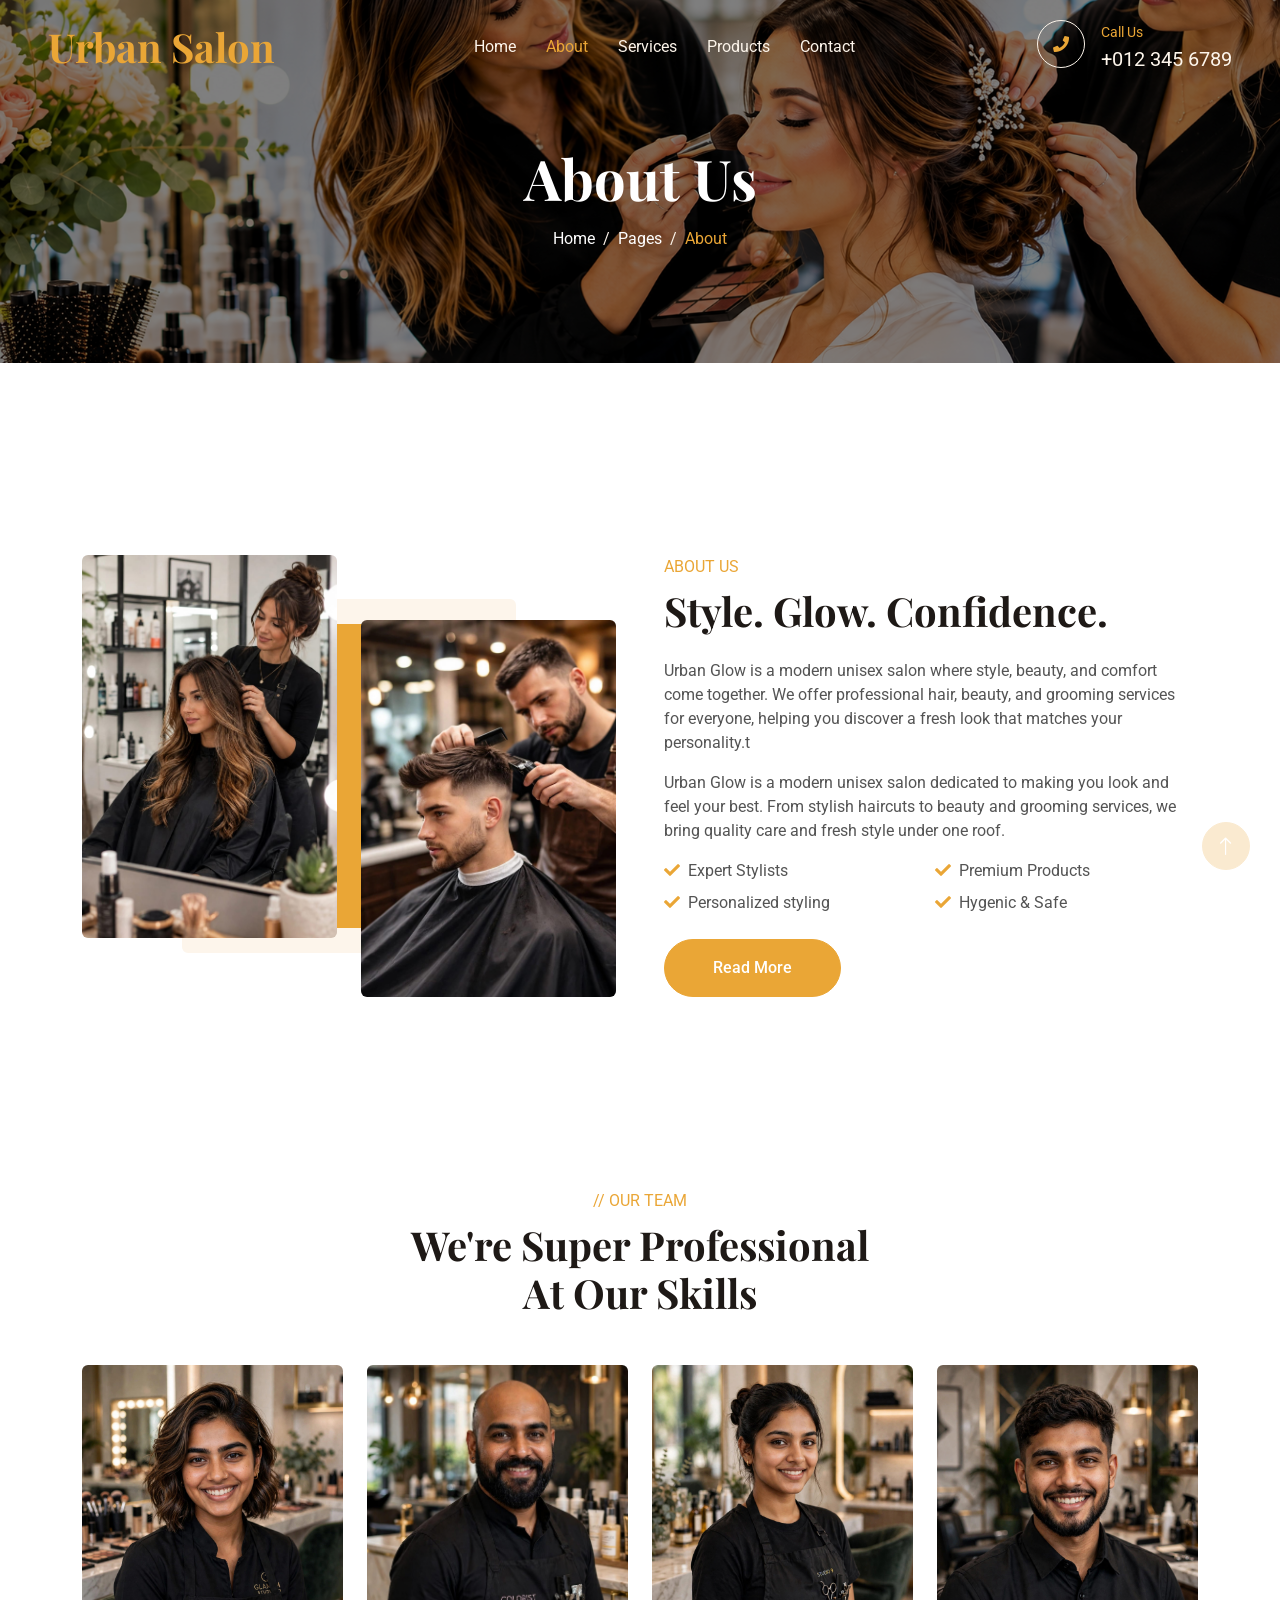
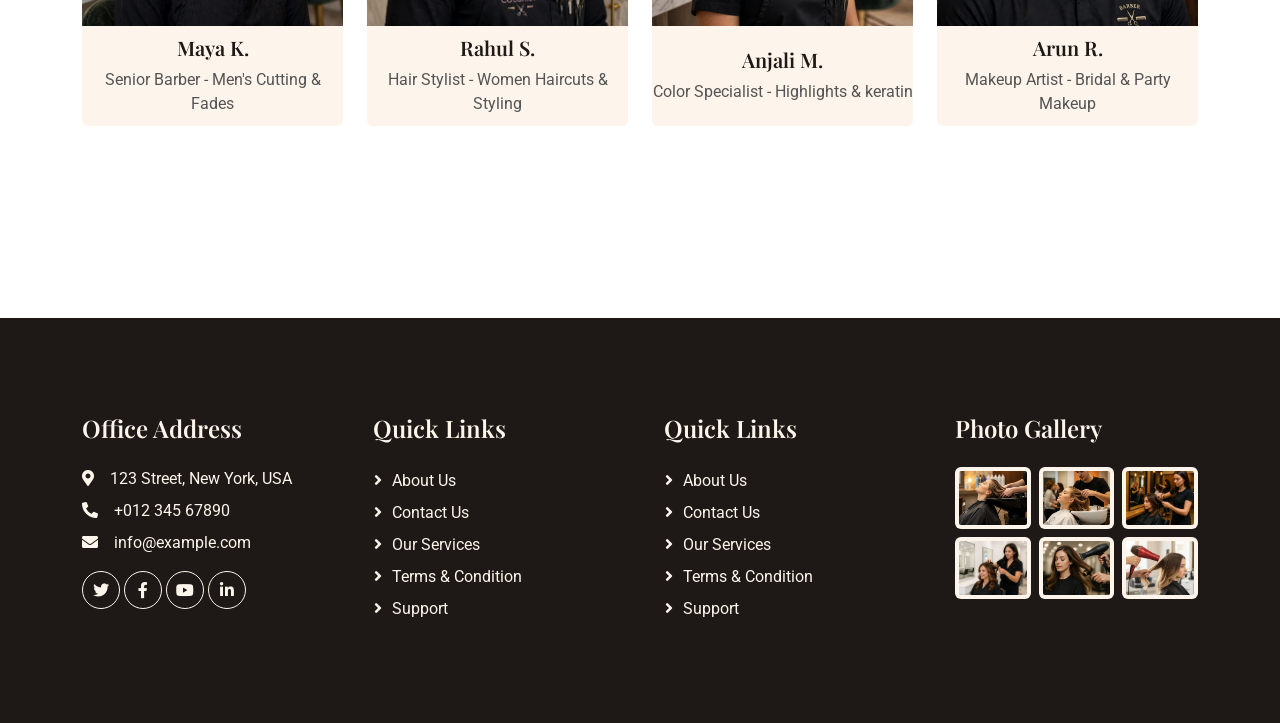
==== about.html @ 9240a6b5 "Add files via upload" ====
<!DOCTYPE html>
<html lang="en">

<head>
    <meta charset="utf-8">
    <title>Baker - Bakery Website Template</title>
    <meta content="width=device-width, initial-scale=1.0" name="viewport">
    <meta content="" name="keywords">
    <meta content="" name="description">

    <!-- Favicon -->
    <link href="img/favicon.ico" rel="icon">

    <!-- Google Web Fonts -->
    <link rel="preconnect" href="https://fonts.googleapis.com">
    <link rel="preconnect" href="https://fonts.gstatic.com" crossorigin>
    <link href="https://fonts.googleapis.com/css2?family=Roboto:wght@400;500&family=Playfair+Display:wght@600;700&display=swap" rel="stylesheet"> 

    <!-- Icon Font Stylesheet -->
    <link href="https://cdnjs.cloudflare.com/ajax/libs/font-awesome/5.10.0/css/all.min.css" rel="stylesheet">
    <link href="https://cdn.jsdelivr.net/npm/bootstrap-icons@1.4.1/font/bootstrap-icons.css" rel="stylesheet">

    <!-- Libraries Stylesheet -->
    <link href="lib/animate/animate.min.css" rel="stylesheet">
    <link href="lib/owlcarousel/assets/owl.carousel.min.css" rel="stylesheet">

    <!-- Customized Bootstrap Stylesheet -->
    <link href="css/bootstrap.min.css" rel="stylesheet">

    <!-- Template Stylesheet -->
    <link href="css/style.css" rel="stylesheet">
</head>

<body>
    <!-- Spinner Start -->
    <div id="spinner" class="show bg-white position-fixed translate-middle w-100 vh-100 top-50 start-50 d-flex align-items-center justify-content-center">
        <div class="spinner-grow text-primary" role="status"></div>
    </div>
    <!-- Spinner End -->


    <!-- Topbar Start -->
    <!-- <div class="container-fluid top-bar bg-dark text-light px-0 wow fadeIn" data-wow-delay="0.1s">
        <div class="row gx-0 align-items-center d-none d-lg-flex">
            <div class="col-lg-6 px-5 text-start">
                <ol class="breadcrumb mb-0">
                    <li class="breadcrumb-item"><a class="small text-light" href="#">Home</a></li>
                    <li class="breadcrumb-item"><a class="small text-light" href="#">Career</a></li>
                    <li class="breadcrumb-item"><a class="small text-light" href="#">Terms</a></li>
                    <li class="breadcrumb-item"><a class="small text-light" href="#">Privacy</a></li>
                </ol>
            </div>
            <div class="col-lg-6 px-5 text-end">
                <small>Follow us:</small>
                <div class="h-100 d-inline-flex align-items-center">
                    <a class="btn-lg-square text-primary border-end rounded-0" href=""><i class="fab fa-facebook-f"></i></a>
                    <a class="btn-lg-square text-primary border-end rounded-0" href=""><i class="fab fa-twitter"></i></a>
                    <a class="btn-lg-square text-primary border-end rounded-0" href=""><i class="fab fa-linkedin-in"></i></a>
                    <a class="btn-lg-square text-primary pe-0" href=""><i class="fab fa-instagram"></i></a>
                </div>
            </div>
        </div>
    </div> -->
    <!-- Topbar End -->


    <!-- Navbar Start -->
    <nav class="navbar navbar-expand-lg navbar-dark fixed-top py-lg-0 px-lg-5 wow fadeIn" data-wow-delay="0.1s">
        <a href="index.html" class="navbar-brand ms-4 ms-lg-0">
            <h1 class="text-primary m-0">Urban Salon</h1>
        </a>
        <button type="button" class="navbar-toggler me-4" data-bs-toggle="collapse" data-bs-target="#navbarCollapse">
            <span class="navbar-toggler-icon"></span>
        </button>
        <div class="collapse navbar-collapse" id="navbarCollapse">
            <div class="navbar-nav mx-auto p-4 p-lg-0">
                <a href="index.html" class="nav-item nav-link">Home</a>
                <a href="about.html" class="nav-item nav-link active">About</a>
                <a href="service.html" class="nav-item nav-link">Services</a>
                <a href="product.html" class="nav-item nav-link">Products</a>
                <!-- <div class="nav-item dropdown">
                    <a href="#" class="nav-link dropdown-toggle" data-bs-toggle="dropdown">Pages</a>
                    <div class="dropdown-menu m-0">
                        <a href="team.html" class="dropdown-item">Our Team</a>
                        <a href="testimonial.html" class="dropdown-item">Testimonial</a>
                        <a href="404.html" class="dropdown-item">404 Page</a>
                    </div>
                </div> -->
                <a href="contact.html" class="nav-item nav-link">Contact</a>
            </div>
            <div class=" d-none d-lg-flex">
                <div class="flex-shrink-0 btn-lg-square border border-light rounded-circle">
                    <i class="fa fa-phone text-primary"></i>
                </div>
                <div class="ps-3">
                    <small class="text-primary mb-0">Call Us</small>
                    <p class="text-light fs-5 mb-0">+012 345 6789</p>
                </div>
            </div>
        </div>
    </nav>
    <!-- Navbar End -->


    <!-- Page Header Start -->
    <div class="container-fluid page-header py-6 wow fadeIn" data-wow-delay="0.1s">
        <div class="container text-center pt-5 pb-3">
            <h1 class="display-4 text-white animated slideInDown mb-3">About Us</h1>
            <nav aria-label="breadcrumb animated slideInDown">
                <ol class="breadcrumb justify-content-center mb-0">
                    <li class="breadcrumb-item"><a class="text-white" href="#">Home</a></li>
                    <li class="breadcrumb-item"><a class="text-white" href="#">Pages</a></li>
                    <li class="breadcrumb-item text-primary active" aria-current="page">About</li>
                </ol>
            </nav>
        </div>
    </div>
    <!-- Page Header End -->


    <!-- About Start -->
    <div class="container-fluid py-6">
        <div class="container">
            <div class="row g-5">
                <div class="col-lg-6 wow fadeInUp" data-wow-delay="0.1s">
                    <div class="row img-twice position-relative h-100">
                        <div class="col-6">
                            <img class="img-fluid rounded" src="img/girl1.jpeg" alt="">
                        </div>
                        <div class="col-6 align-self-end">
                            <img class="img-fluid rounded" src="img/men1.jpeg" alt="">
                        </div>
                    </div>
                </div>
                <div class="col-lg-6 wow fadeInUp" data-wow-delay="0.5s">
                    <div class="h-100">
                        <p class="text-primary text-uppercase mb-2">About Us</p>
                        <h1 class="display-6 mb-4">Style. Glow. Confidence.</h1>

                        <p>Urban Glow is a modern unisex salon where style, beauty, and comfort come together. We offer professional hair, beauty, and grooming services for everyone, helping you discover a fresh look that matches your personality.t</p>

                        <p>Urban Glow is a modern unisex salon dedicated to making you look and feel your best. From stylish haircuts to beauty and grooming services, we bring quality care and fresh style under one roof.</p>

                        <div class="row g-2 mb-4">
                            <div class="col-sm-6">
                                <i class="fa fa-check text-primary me-2"></i>Expert Stylists
                            </div>
                            <div class="col-sm-6">
                                <i class="fa fa-check text-primary me-2"></i>Premium Products
                            </div>
                            <div class="col-sm-6">
                                <i class="fa fa-check text-primary me-2"></i>Personalized styling
                            </div>
                            <div class="col-sm-6">
                                <i class="fa fa-check text-primary me-2"></i>Hygenic & Safe
                            </div>
                        </div>
                        <a class="btn btn-primary rounded-pill py-3 px-5" href="">Read More</a>
                    </div>
                </div>
            </div>
        </div>
    </div>
    <!-- About End -->


    <!-- Team Start -->
    <div class="container-fluid py-6">
        <div class="container">
            <div class="text-center mx-auto mb-5 wow fadeInUp" data-wow-delay="0.1s" style="max-width: 500px;">
                <p class="text-primary text-uppercase mb-2">// Our Team</p>
                <h1 class="display-6 mb-4">We're Super Professional At Our Skills</h1>
            </div>
            <div class="row g-4">
                <div class="col-lg-3 col-md-6 wow fadeInUp" data-wow-delay="0.1s">
                    <div class="team-item text-center rounded overflow-hidden">
                        <img class="img-fluid" src="img/image3.jpeg" alt="">
                        <div class="team-text">
                            <div class="team-title">
                                <h5>Maya K.</h5>
                                <span>Senior Barber - Men's Cutting & Fades</span>
                            </div>
                            <div class="team-social">
                                <a class="btn btn-square btn-light rounded-circle" href=""><i class="fab fa-facebook-f"></i></a>
                                <a class="btn btn-square btn-light rounded-circle" href=""><i class="fab fa-twitter"></i></a>
                                <a class="btn btn-square btn-light rounded-circle" href=""><i class="fab fa-instagram"></i></a>
                            </div>
                        </div>
                    </div>
                </div>
                <div class="col-lg-3 col-md-6 wow fadeInUp" data-wow-delay="0.3s">
                    <div class="team-item text-center rounded overflow-hidden">
                        <img class="img-fluid" src="img/image4.jpeg" alt="">
                        <div class="team-text">
                            <div class="team-title">
                                <h5>Rahul S.</h5>
                                <span>Hair Stylist - Women Haircuts & Styling </span>
                            </div>
                            <div class="team-social">
                                <a class="btn btn-square btn-light rounded-circle" href=""><i class="fab fa-facebook-f"></i></a>
                                <a class="btn btn-square btn-light rounded-circle" href=""><i class="fab fa-twitter"></i></a>
                                <a class="btn btn-square btn-light rounded-circle" href=""><i class="fab fa-instagram"></i></a>
                            </div>
                        </div>
                    </div>
                </div>
                <div class="col-lg-3 col-md-6 wow fadeInUp" data-wow-delay="0.5s">
                    <div class="team-item text-center rounded overflow-hidden">
                        <img class="img-fluid" src="img/image5.jpeg" alt="">
                        <div class="team-text">
                            <div class="team-title">
                                <h5>Anjali M.</h5>
                                <span>Color Specialist - Highlights & keratin</span>
                            </div>
                            <div class="team-social">
                                <a class="btn btn-square btn-light rounded-circle" href=""><i class="fab fa-facebook-f"></i></a>
                                <a class="btn btn-square btn-light rounded-circle" href=""><i class="fab fa-twitter"></i></a>
                                <a class="btn btn-square btn-light rounded-circle" href=""><i class="fab fa-instagram"></i></a>
                            </div>
                        </div>
                    </div>
                </div>
                <div class="col-lg-3 col-md-6 wow fadeInUp" data-wow-delay="0.7s">
                    <div class="team-item text-center rounded overflow-hidden">
                        <img class="img-fluid" src="img/image6.jpeg" alt="">
                        <div class="team-text">
                            <div class="team-title">
                                <h5>Arun R.</h5>
                                <span>Makeup Artist - Bridal & Party Makeup</span>
                            </div>
                            <div class="team-social">
                                <a class="btn btn-square btn-light rounded-circle" href=""><i class="fab fa-facebook-f"></i></a>
                                <a class="btn btn-square btn-light rounded-circle" href=""><i class="fab fa-twitter"></i></a>
                                <a class="btn btn-square btn-light rounded-circle" href=""><i class="fab fa-instagram"></i></a>
                            </div>
                        </div>
                    </div>
                </div>
            </div>
        </div>
    </div>
    <!-- Team End -->


    <!-- Footer Start -->
    <div class="container-fluid bg-dark text-light footer my-6 mb-0 py-5 wow fadeIn" data-wow-delay="0.1s">
        <div class="container py-5">
            <div class="row g-5">
                <div class="col-lg-3 col-md-6">
                    <h4 class="text-light mb-4">Office Address</h4>
                    <p class="mb-2"><i class="fa fa-map-marker-alt me-3"></i>123 Street, New York, USA</p>
                    <p class="mb-2"><i class="fa fa-phone-alt me-3"></i>+012 345 67890</p>
                    <p class="mb-2"><i class="fa fa-envelope me-3"></i>info@example.com</p>
                    <div class="d-flex pt-2">
                        <a class="btn btn-square btn-outline-light rounded-circle me-1" href=""><i class="fab fa-twitter"></i></a>
                        <a class="btn btn-square btn-outline-light rounded-circle me-1" href=""><i class="fab fa-facebook-f"></i></a>
                        <a class="btn btn-square btn-outline-light rounded-circle me-1" href=""><i class="fab fa-youtube"></i></a>
                        <a class="btn btn-square btn-outline-light rounded-circle me-0" href=""><i class="fab fa-linkedin-in"></i></a>
                    </div>
                </div>
                <div class="col-lg-3 col-md-6">
                    <h4 class="text-light mb-4">Quick Links</h4>
                    <a class="btn btn-link" href="">About Us</a>
                    <a class="btn btn-link" href="">Contact Us</a>
                    <a class="btn btn-link" href="">Our Services</a>
                    <a class="btn btn-link" href="">Terms & Condition</a>
                    <a class="btn btn-link" href="">Support</a>
                </div>
                <div class="col-lg-3 col-md-6">
                    <h4 class="text-light mb-4">Quick Links</h4>
                    <a class="btn btn-link" href="">About Us</a>
                    <a class="btn btn-link" href="">Contact Us</a>
                    <a class="btn btn-link" href="">Our Services</a>
                    <a class="btn btn-link" href="">Terms & Condition</a>
                    <a class="btn btn-link" href="">Support</a>
                </div>
                <div class="col-lg-3 col-md-6">
                    <h4 class="text-light mb-4">Photo Gallery</h4>
                    <div class="row g-2">
                        <div class="col-4">
                            <img class="img-fluid bg-light rounded p-1" src="img/image1.jpg" alt="Image">
                        </div>
                        <div class="col-4">
                            <img class="img-fluid bg-light rounded p-1" src="img/image2.jpg" alt="Image">
                        </div>
                        <div class="col-4">
                            <img class="img-fluid bg-light rounded p-1" src="img/image3.jpg" alt="Image">
                        </div>
                        <div class="col-4">
                            <img class="img-fluid bg-light rounded p-1" src="img/image4.jpg" alt="Image">
                        </div>
                        <div class="col-4">
                            <img class="img-fluid bg-light rounded p-1" src="img/image5.jpg" alt="Image">
                        </div>
                        <div class="col-4">
                            <img class="img-fluid bg-light rounded p-1" src="img/image6.jpg" alt="Image">
                        </div>
                    </div>
                </div>
            </div>
        </div>
    </div>
    <!-- Footer End -->


    <!-- Copyright Start -->
    <!-- <div class="container-fluid copyright text-light py-4 wow fadeIn" data-wow-delay="0.1s">
        <div class="container">
            <div class="row">
                <div class="col-md-6 text-center text-md-start mb-3 mb-md-0">
                    &copy; <a href="#">Your Site Name</a>, All Right Reserved.
                </div>
                <div class="col-md-6 text-center text-md-end"> -->
                    <!--/*** The author’s attribution link below must remain intact on your website. ***/-->
                    <!--/*** If you wish to remove this credit link, please purchase the Pro Version from https://htmlcodex.com/downloading/?item=2449 ***/-->
                    <!-- Designed By <a href="https://htmlcodex.com">HTML Codex</a>
                </div>
            </div>
        </div>
    </div> -->
    <!-- Copyright End -->


    <!-- Back to Top -->
    <a href="#" class="btn btn-lg btn-primary btn-lg-square rounded-circle back-to-top"><i class="bi bi-arrow-up"></i></a>


    <!-- JavaScript Libraries -->
    <script src="https://code.jquery.com/jquery-3.4.1.min.js"></script>
    <script src="https://cdn.jsdelivr.net/npm/bootstrap@5.0.0/dist/js/bootstrap.bundle.min.js"></script>
    <script src="lib/wow/wow.min.js"></script>
    <script src="lib/easing/easing.min.js"></script>
    <script src="lib/waypoints/waypoints.min.js"></script>
    <script src="lib/counterup/counterup.min.js"></script>
    <script src="lib/owlcarousel/owl.carousel.min.js"></script>

    <!-- Template Javascript -->
    <script src="js/main.js"></script>
</body>

</html>
---- css/style.css ----
/********** Template CSS **********/
:root {
    --primary: #EAA636;
    --secondary: #545454;
    --light: #FDF5EB;
    --dark: #1E1916;
}

h4,
h5,
h6,
.h4,
.h5,
.h6 {
    font-weight: 600 !important;
}

.py-6 {
    padding-top: 6rem;
    padding-bottom: 6rem;
}

.my-6 {
    margin-top: 6rem;
    margin-bottom: 6rem;
}

.back-to-top {
    position: fixed;
    display: none;
    right: 30px;
    bottom: 30px;
    z-index: 99;
}


/*** Spinner ***/
#spinner {
    opacity: 0;
    visibility: hidden;
    transition: opacity .5s ease-out, visibility 0s linear .5s;
    z-index: 99999;
}

#spinner.show {
    transition: opacity .5s ease-out, visibility 0s linear 0s;
    visibility: visible;
    opacity: 1;
}


/*** Button ***/
.btn {
    font-weight: 500;
    transition: .5s;
}

.btn.btn-primary {
    color: #FFFFFF;
}

.btn-square {
    width: 38px;
    height: 38px;
}

.btn-sm-square {
    width: 32px;
    height: 32px;
}

.btn-lg-square {
    width: 48px;
    height: 48px;
}

.btn-square,
.btn-sm-square,
.btn-lg-square {
    padding: 0;
    display: flex;
    align-items: center;
    justify-content: center;
    font-weight: normal;
}


/*** Navbar ***/
.navbar .dropdown-toggle::after {
    border: none;
    content: "\f107";
    font-family: "Font Awesome 5 Free";
    font-weight: 900;
    vertical-align: middle;
    margin-left: 8px;
}

.navbar .navbar-nav .nav-link {
    padding: 35px 15px;
    color: var(--light);
    outline: none;
}

.navbar .navbar-nav .nav-link:hover,
.navbar .navbar-nav .nav-link.active {
    color: var(--primary);
}

.navbar.fixed-top {
    transition: .5s;
}

@media (max-width: 991.98px) {
    .navbar .navbar-nav {
        margin-top: 10px;
        border-top: 1px solid rgba(255, 255, 255, .3);
        background: var(--dark);
    }

    .navbar .navbar-nav .nav-link {
        padding: 10px 0;
    }
}

@media (min-width: 992px) {
    .navbar .nav-item .dropdown-menu {
        display: block;
        visibility: hidden;
        top: 100%;
        transform: rotateX(-75deg);
        transform-origin: 0% 0%;
        transition: .5s;
        opacity: 0;
    }

    .navbar .nav-item:hover .dropdown-menu {
        transform: rotateX(0deg);
        visibility: visible;
        transition: .5s;
        opacity: 1;
    }
}


/*** Header ***/
.header-carousel .owl-carousel-inner {
    position: absolute;
    width: 100%;
    height: 100%;
    top: 0;
    left: 0;
    display: flex;
    align-items: center;
    background: rgba(0, 0, 0, .5);
}

@media (max-width: 768px) {
    .header-carousel .owl-carousel-item {
        position: relative;
        min-height: 600px;
    }

    .header-carousel .owl-carousel-item img {
        position: absolute;
        width: 100%;
        height: 100%;
        object-fit: cover;
    }

    .header-carousel .owl-carousel-item p {
        font-size: 16px !important;
    }
}

.header-carousel .owl-nav {
    position: relative;
    width: 80px;
    height: 80px;
    margin: -40px auto 0 auto;
    display: flex;
    justify-content: center;
    align-items: center;
}

.header-carousel .owl-nav::before {
    position: absolute;
    content: "";
    width: 100%;
    height: 100%;
    top: 0;
    left: 0;
    background: #FFFFFF;
    transform: rotate(45deg);
}

.header-carousel .owl-nav .owl-prev,
.header-carousel .owl-nav .owl-next {
    position: relative;
    font-size: 40px;
    color: var(--primary);
    transition: .5s;
    z-index: 1;
}

.header-carousel .owl-nav .owl-prev:hover,
.header-carousel .owl-nav .owl-next:hover {
    color: var(--dark);
}

.page-header {
    margin-bottom: 6rem;
    background: linear-gradient(rgba(0, 0, 0, .5), rgba(0, 0, 0, .5)), url(../img/backgroundimg1.png) center center no-repeat;
    background-size: cover;
}

.breadcrumb-item+.breadcrumb-item::before {
    color: var(--light);
}


/*** Facts ***/
.fact-item {
    transition: .5s;
}

.fact-item:hover {
    margin-top: -10px;
    background: #FFFFFF !important;
    box-shadow: 0 0 45px rgba(0, 0, 0, .07);
}


/*** About ***/
.img-twice::before {
    position: absolute;
    content: "";
    width: 60%;
    height: 80%;
    top: 10%;
    left: 20%;
    background: var(--primary);
    border: 25px solid var(--light);
    border-radius: 6px;
    z-index: -1;
}


/*** Product ***/
.product-item {
    transition: .5s;
}

.product-item:hover {
    background: var(--primary) !important;
}

.product-item:hover * {
    color: var(--light);
}

.product-item:hover .border-primary {
    border-color: var(--light) !important;
}

.product-item .product-overlay {
    position: absolute;
    width: 100%;
    height: 0;
    top: 0;
    left: 0;
    display: flex;
    align-items: center;
    justify-content: center;
    background: rgba(0, 0, 0, .5);
    overflow: hidden;
    opacity: 0;
    transition: .5s;
}

.product-item:hover .product-overlay {
    height: 100%;
    opacity: 1;
}


/*** Team ***/
.team-item .team-text {
    position: relative;
    height: 100px;
    overflow: hidden;
}

.team-item .team-title {
    position: absolute;
    width: 100%;
    height: 100%;
    top: 0;
    left: 0;
    display: flex;
    flex-direction: column;
    align-items: center;
    justify-content: center;
    background: var(--light);
    transition: .5s;
}

.team-item:hover .team-title {
    top: -100px;
}

.team-item .team-social {
    position: absolute;
    width: 100%;
    height: 100%;
    top: 100px;
    left: 0;
    display: flex;
    align-items: center;
    justify-content: center;
    background: var(--primary);
    transition: .5s;
}

.team-item .team-social .btn {
    margin: 0 3px;
}

.team-item:hover .team-social {
    top: 0;
}


/*** Testimonial ***/
.testimonial-carousel .owl-item .testimonial-item img {
    width: 60px;
    height: 60px;
}

.testimonial-carousel .owl-item .testimonial-item,
.testimonial-carousel .owl-item .testimonial-item * {
    transition: .5s;
}

.testimonial-carousel .owl-item.center .testimonial-item {
    background: var(--primary) !important;
}

.testimonial-carousel .owl-item.center .testimonial-item * {
    color: #FFFFFF !important;
}

.testimonial-carousel .owl-nav {
    margin-top: 30px;
    display: flex;
    justify-content: center;
}

.testimonial-carousel .owl-nav .owl-prev,
.testimonial-carousel .owl-nav .owl-next {
    margin: 0 12px;
    width: 50px;
    height: 50px;
    display: flex;
    align-items: center;
    justify-content: center;
    border-radius: 50px;
    font-size: 22px;
    color: var(--light);
    background: var(--primary);
    transition: .5s;
}

.testimonial-carousel .owl-nav .owl-prev:hover,
.testimonial-carousel .owl-nav .owl-next:hover {
    color: var(--primary);
    background: var(--dark);
}


/*** Footer ***/
.footer .btn.btn-link {
    display: block;
    margin-bottom: 5px;
    padding: 0;
    text-align: left;
    color: var(--light);
    font-weight: normal;
    text-transform: capitalize;
    transition: .3s;
}

.footer .btn.btn-link::before {
    position: relative;
    content: "\f105";
    font-family: "Font Awesome 5 Free";
    font-weight: 900;
    color: var(--light);
    margin-right: 10px;
}

.footer .btn.btn-link:hover {
    color: var(--primary);
    letter-spacing: 1px;
    box-shadow: none;
}

.copyright {
    background: #111111;
}

.copyright a {
    color: var(--primary);
}

.copyright a:hover {
    color: var(--light);
}
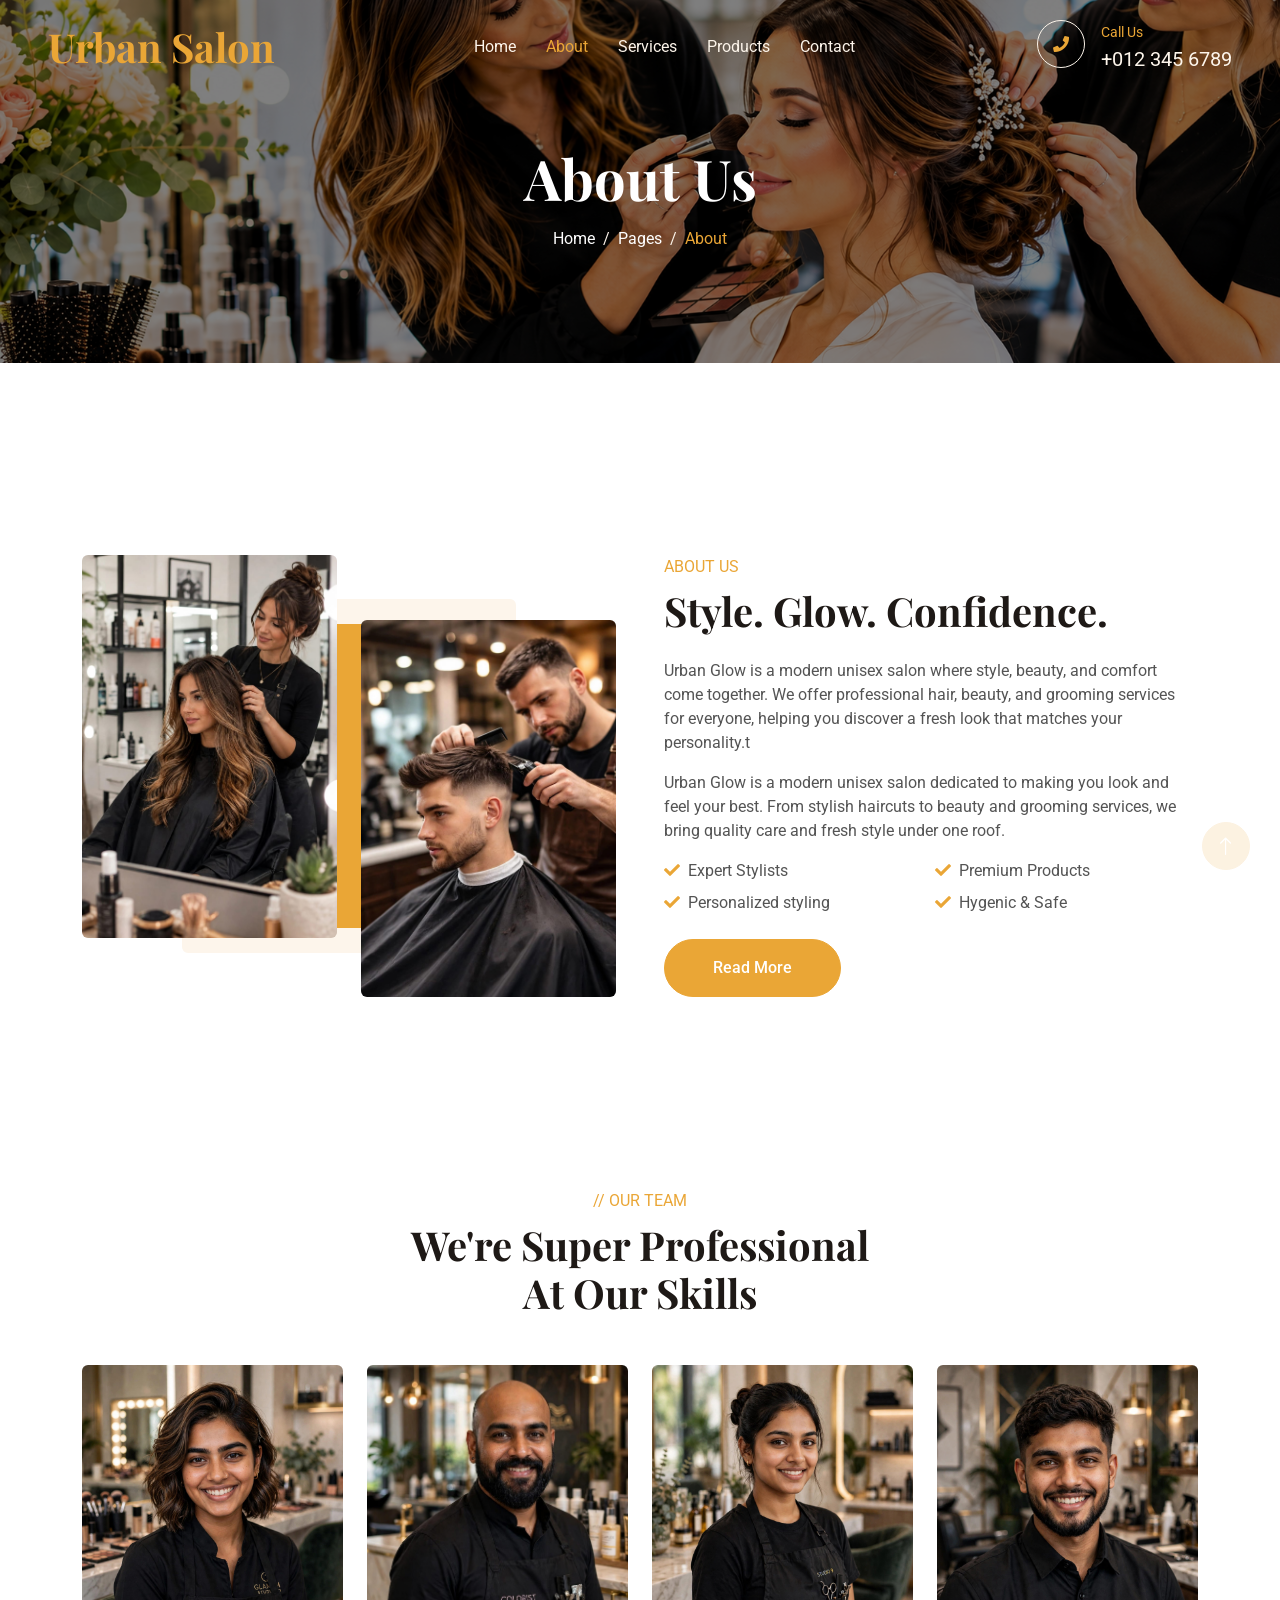
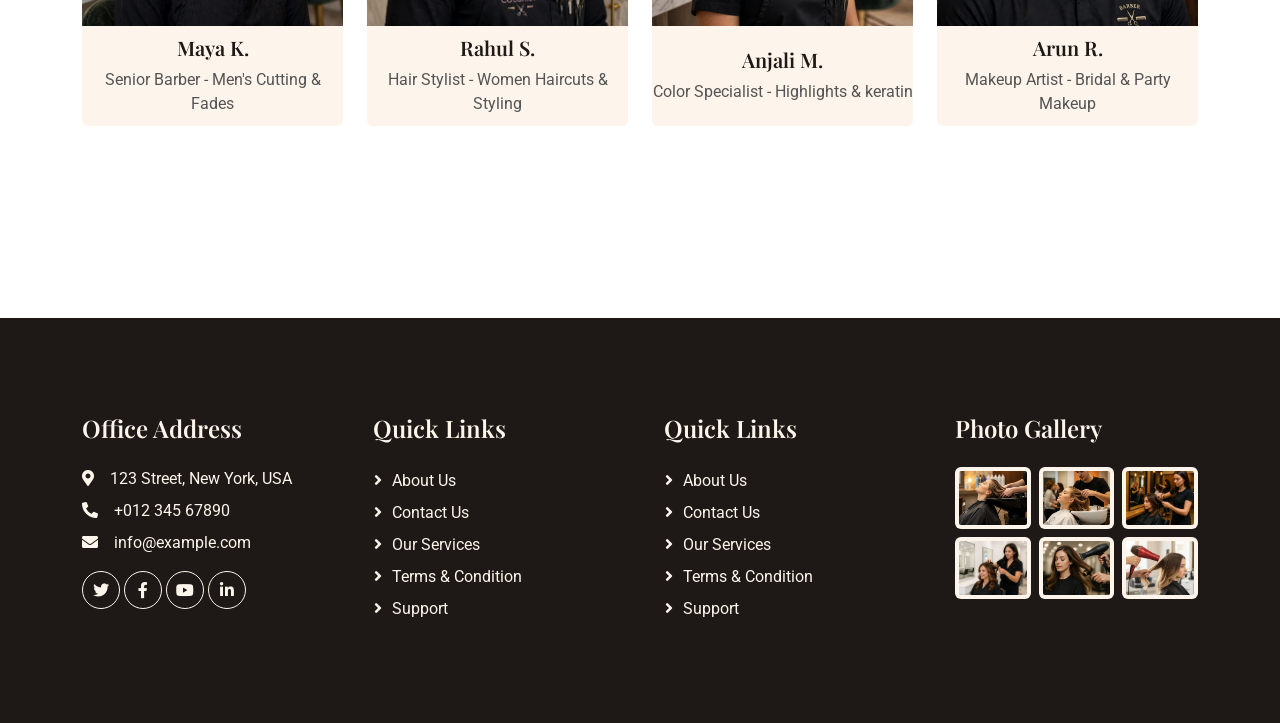
==== commit feb2c523: "Update about.html" ====
--- a/about.html
+++ b/about.html
@@ -3,7 +3,7 @@
 
 <head>
     <meta charset="utf-8">
-    <title>Baker - Bakery Website Template</title>
+    <title>Urban-Glow Salon-about-page</title>
     <meta content="width=device-width, initial-scale=1.0" name="viewport">
     <meta content="" name="keywords">
     <meta content="" name="description">
@@ -338,4 +338,4 @@
     <script src="js/main.js"></script>
 </body>
 
-</html>+</html>
